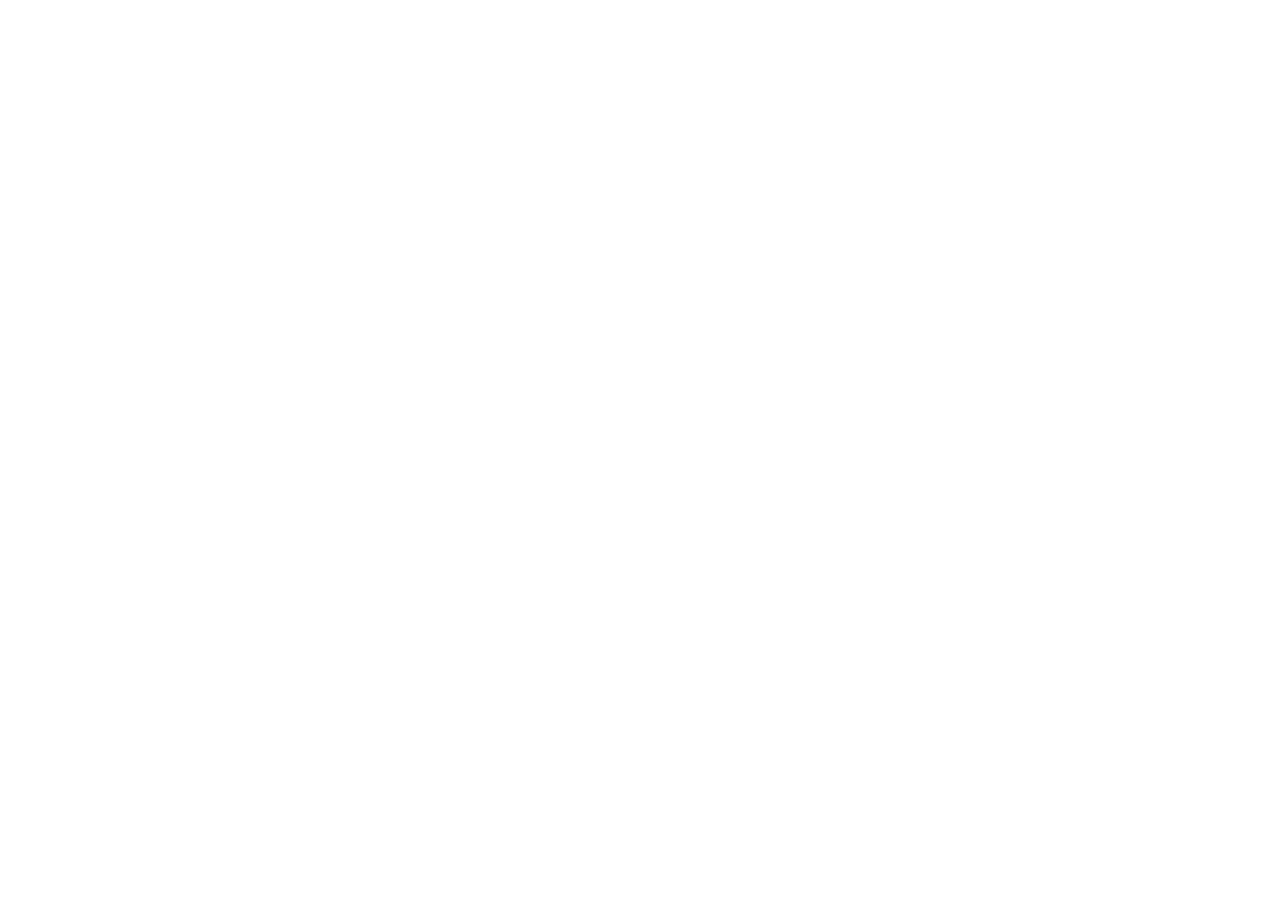
==== 52Hzのくじらたち.html @ 8a8fedab "上書き" ====
<!DOCTYPE html>
<html lang="ja">
<head>
    <meta charset="UTF-8">
    <meta name="viewport" content="width=device-width, initial-scale=1.0">
    <title>52Hzのくじらたち</title>
    <link rel="stylesheet" href="css/styl.css">
</head>
<body>
    <main style="margin-left: auto;
    margin-right: auto;
    width: 50em;">
    <img src="img/52Hzのくじらたち.jpg" alt="">
</main>
</body>
</html>
---- css/styl.css ----
@charset "utf-8";

body{
    margin: 0;
}
#header{
    max-width: 960px;
    display: flex;
    justify-content: space-between;
    align-items: center;
    height: 270px;
    margin:0 auto;
    padding: 0 4%;
    
}

#header li{
    font-size: 0.9rem;
    margin-left: 30px;
}

li{
    list-style: none;
}

#header li a{
    color: #24292e;
}

a{
    text-decoration: none;
}
#header ul{
    display: flex;
    padding: 10px 0;
}

#header li img.icon{
    width: 20px;
}
.site title{
    line-height: 1px;
}

.wrapper{
    max-width: 960px;
    margin: 0 auto 130px auto;
    font-size: 0.9rem;
    padding: 0 4%;
}


#mainvisual{
    margin-bottom: 80px;
}

#mainvisual img{
width: 100%;
max-width: 1920px;
height: 420px;
object-fit: cover;
}

.sec-title{
    font-size: 1.5rem;
    text-align: center;
    margin-bottom: 65px;
}
#about img {
    width: 100px;
    height: 100px;
    border-radius: 50%;
    margin-right: 100px;
}
#about .content {
    display: flex;
    justify-content: center;
    align-items: center;
}
#about li:first-child{
    margin-bottom: 30px;
}

#about p {
    text-align: justify;
    margin: 0 200px;
}

#about ul{
    margin-bottom: 30px;
    padding: 0;
}

#works ul{
    display: flex;
    justify-content: space-between;
    flex-wrap: wrap;
    margin-bottom: 50px;
    padding: 0;

}

#works li{
    width: 31%;
    margin-bottom: 23px;
}

.readmore {
    font-size: 0.875rem;
    text-align: center;
}
.readmore a {
    padding-bottom: 1px;
    color: #333;
    position: relative;
}

readmore a::after {
    content: '';
    position: absolute;
    height: 1px;
    width: 100%;
    left: 0;
    bottom: 0;
    background: #333;
    transition: all 200ms ease;
}

img{
    max-width: 100%;

}

#skil dl{
display: flex;
flex-wrap: wrap;
border-top: solid 1px #c8c8c8;
margin-bottom: 20px;
}

#skil dt{
    width: 20%;
    border-bottom: solid 1px #c8c8c8;
    padding: 15px;
}

#skil dd{
    width: 72%;
    border-bottom: solid 1px #c8c8c8;
    padding: 15px;
    margin: 0%;
}


#footer{
    background-color: #24292e;
    color: #fff;
    font-size: 0.5rem;
    padding: 10px 20px;
    text-align: center;
}

p{
    margin: 0;
}
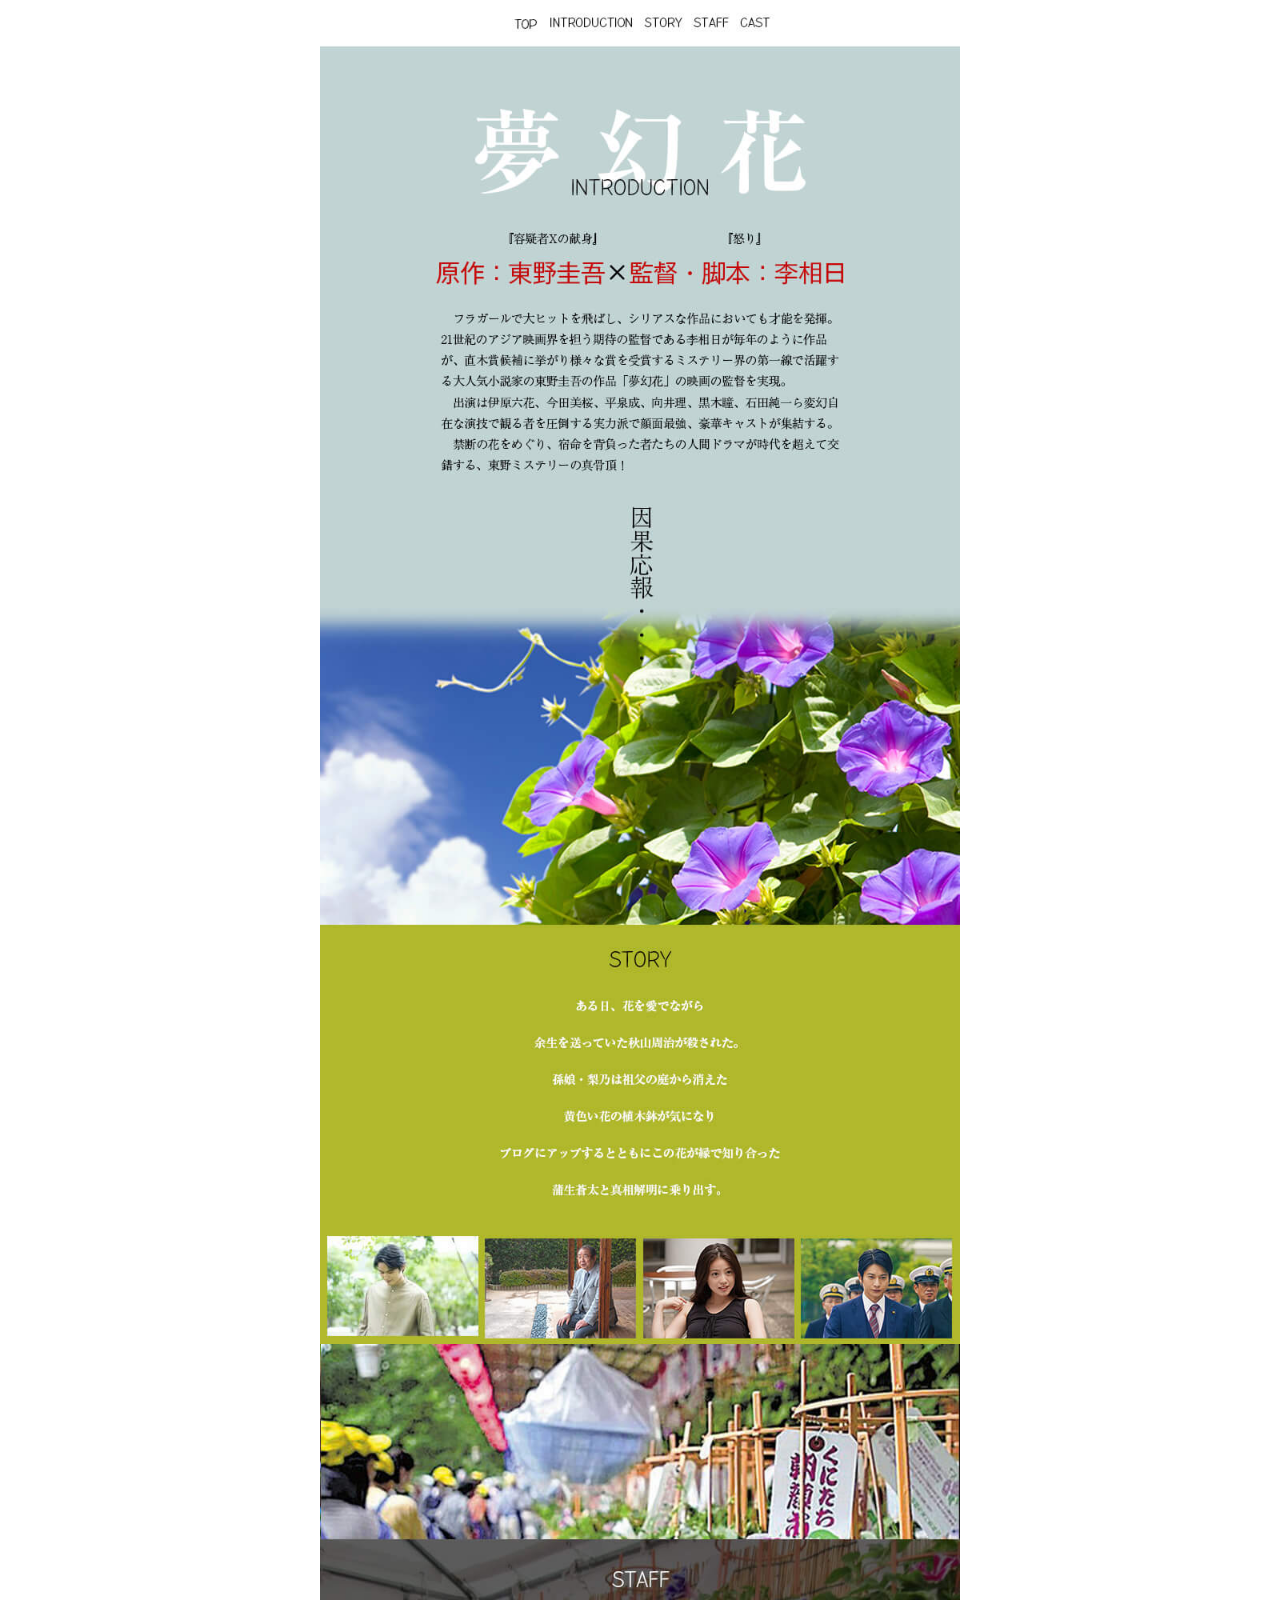
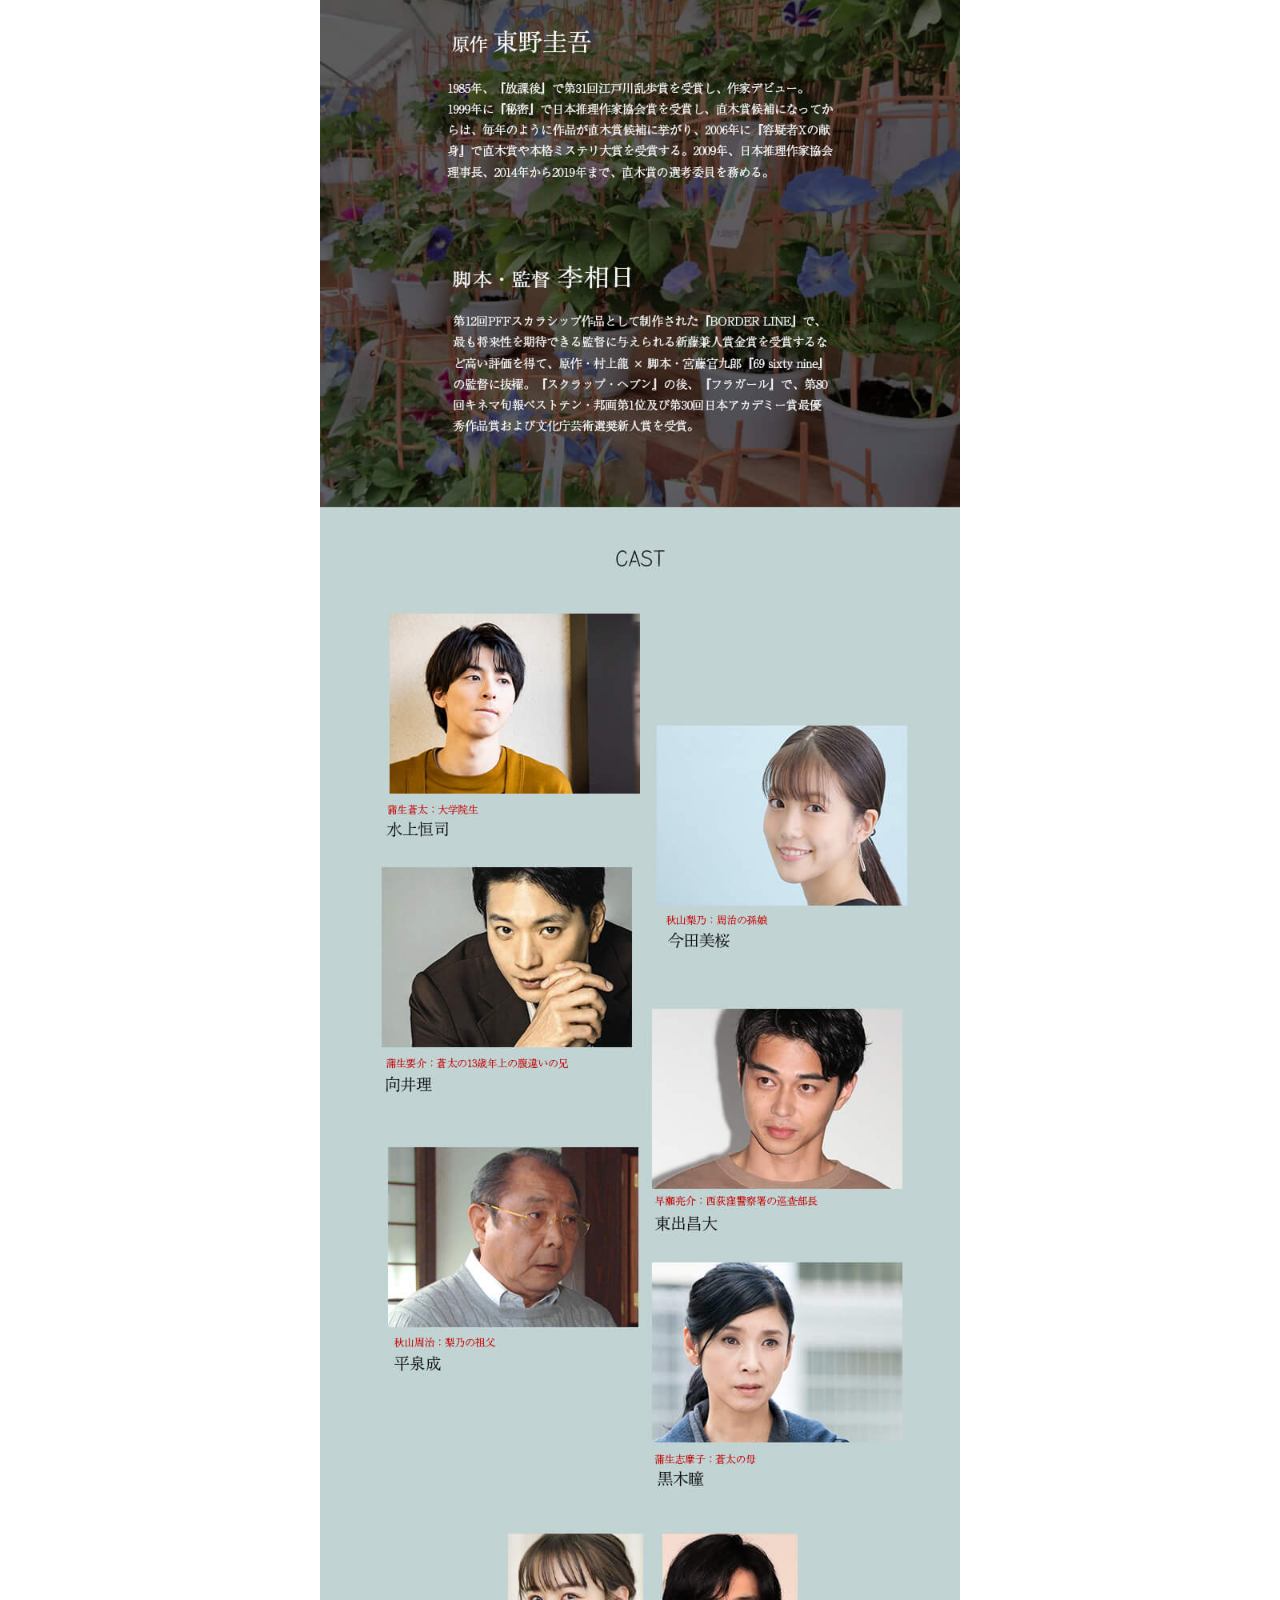
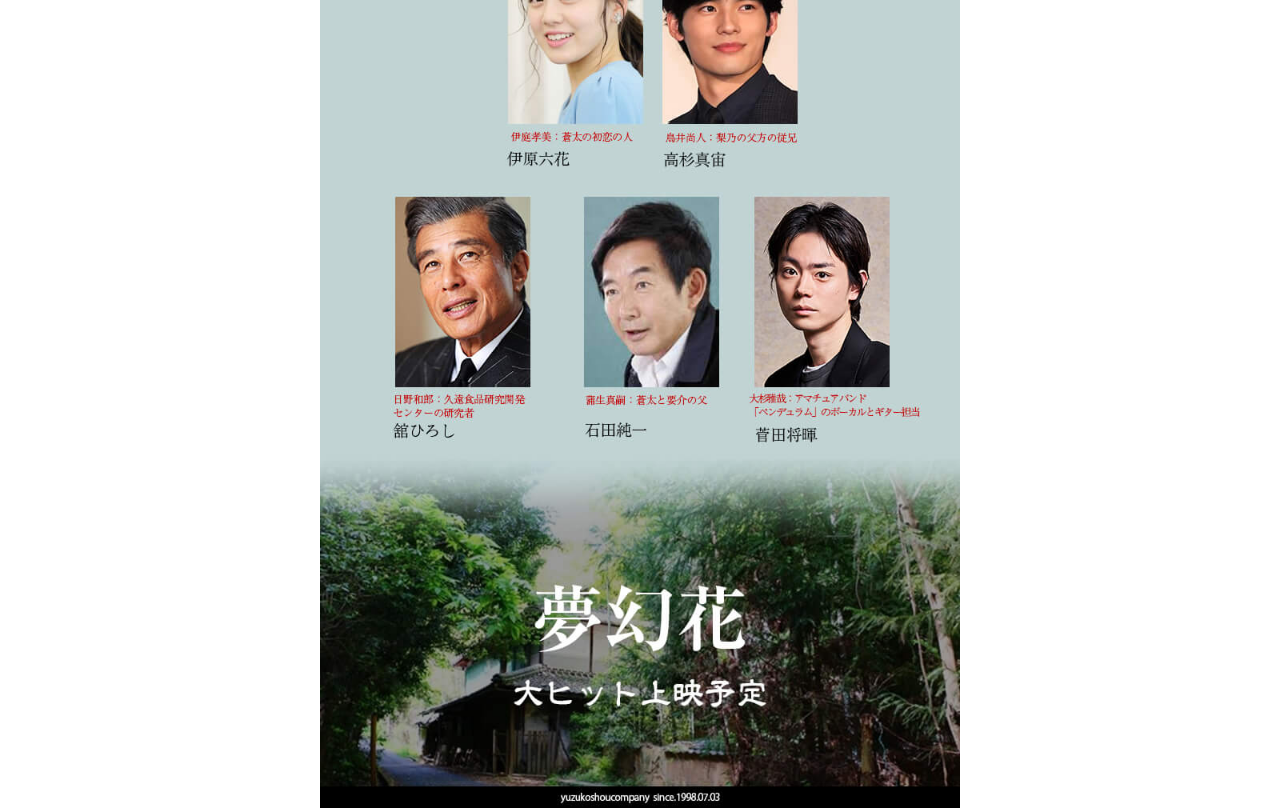
==== commit 90979a78: "修正" ====
--- a/52Hzのくじらたち.html
+++ b/52Hzのくじらたち.html
@@ -3,14 +3,14 @@
 <head>
     <meta charset="UTF-8">
     <meta name="viewport" content="width=device-width, initial-scale=1.0">
-    <title>52Hzのくじらたち</title>
+    <title>夢幻花</title>
     <link rel="stylesheet" href="css/styl.css">
 </head>
 <body>
     <main style="margin-left: auto;
     margin-right: auto;
-    width: 50em;">
-    <img src="img/52Hzのくじらたち.jpg" alt="">
-</main>
+    width: 50%;">
+        <img src="img/夢幻花.jpg" alt="">
+    </main>
 </body>
 </html>--- a/css/styl.css
+++ b/css/styl.css
@@ -8,7 +8,7 @@
     display: flex;
     justify-content: space-between;
     align-items: center;
-    height: 270px;
+    height: auto;
     margin:0 auto;
     padding: 0 4%;
     
@@ -83,7 +83,7 @@
 
 #about p {
     text-align: justify;
-    margin: 0 200px;
+    margin: auto;
 }
 
 #about ul{
@@ -164,3 +164,4 @@
     margin: 0;
 }
 
+
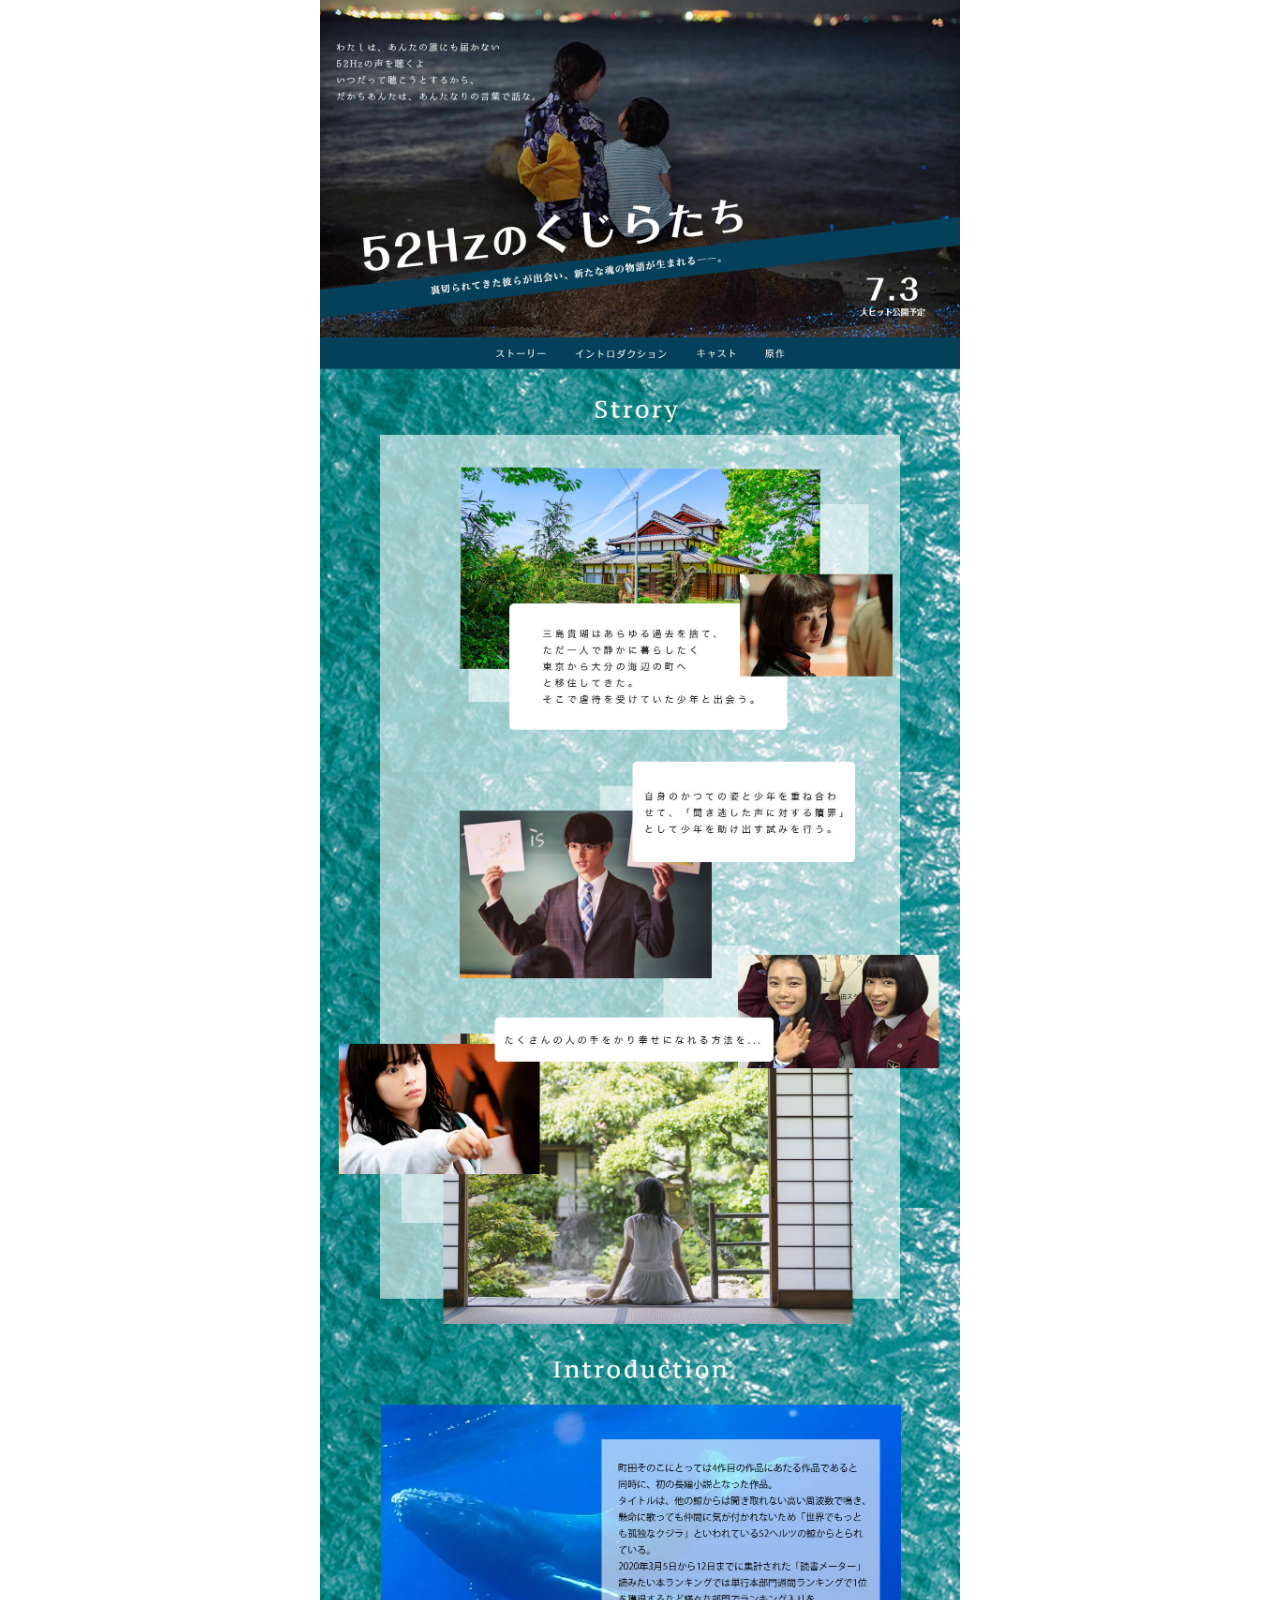
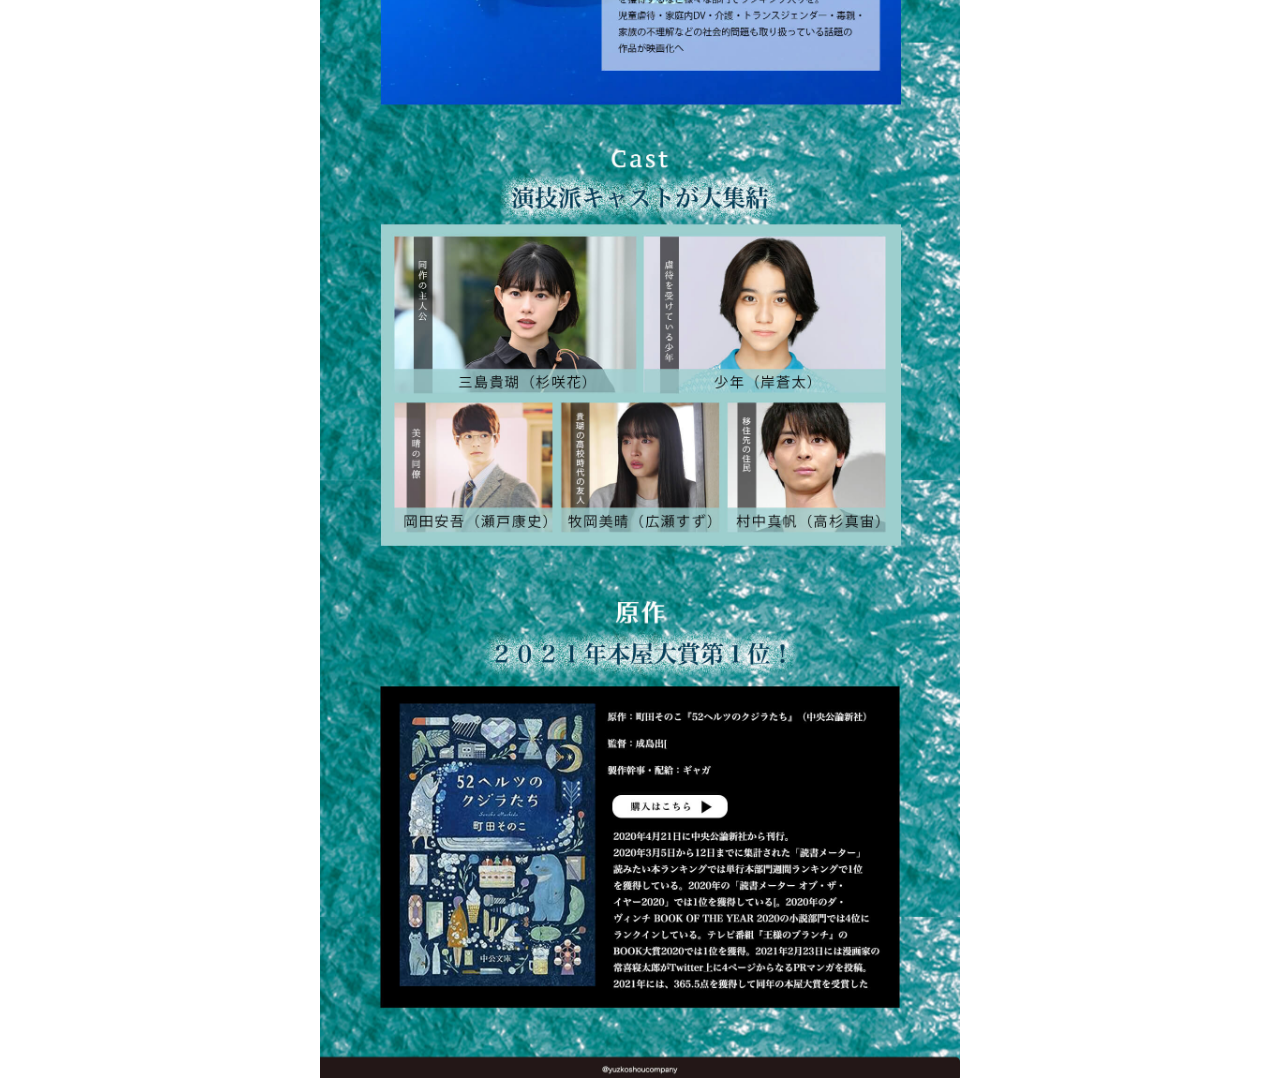
==== commit 5b14cc2e: "修正" ====
--- a/52Hzのくじらたち.html
+++ b/52Hzのくじらたち.html
@@ -3,14 +3,14 @@
 <head>
     <meta charset="UTF-8">
     <meta name="viewport" content="width=device-width, initial-scale=1.0">
-    <title>夢幻花</title>
+    <title>52Hzのくじらたち</title>
     <link rel="stylesheet" href="css/styl.css">
 </head>
 <body>
     <main style="margin-left: auto;
     margin-right: auto;
     width: 50%;">
-        <img src="img/夢幻花.jpg" alt="">
-    </main>
+    <img src="img/52Hzのくじらたち.jpg" alt="">
+</main>
 </body>
 </html>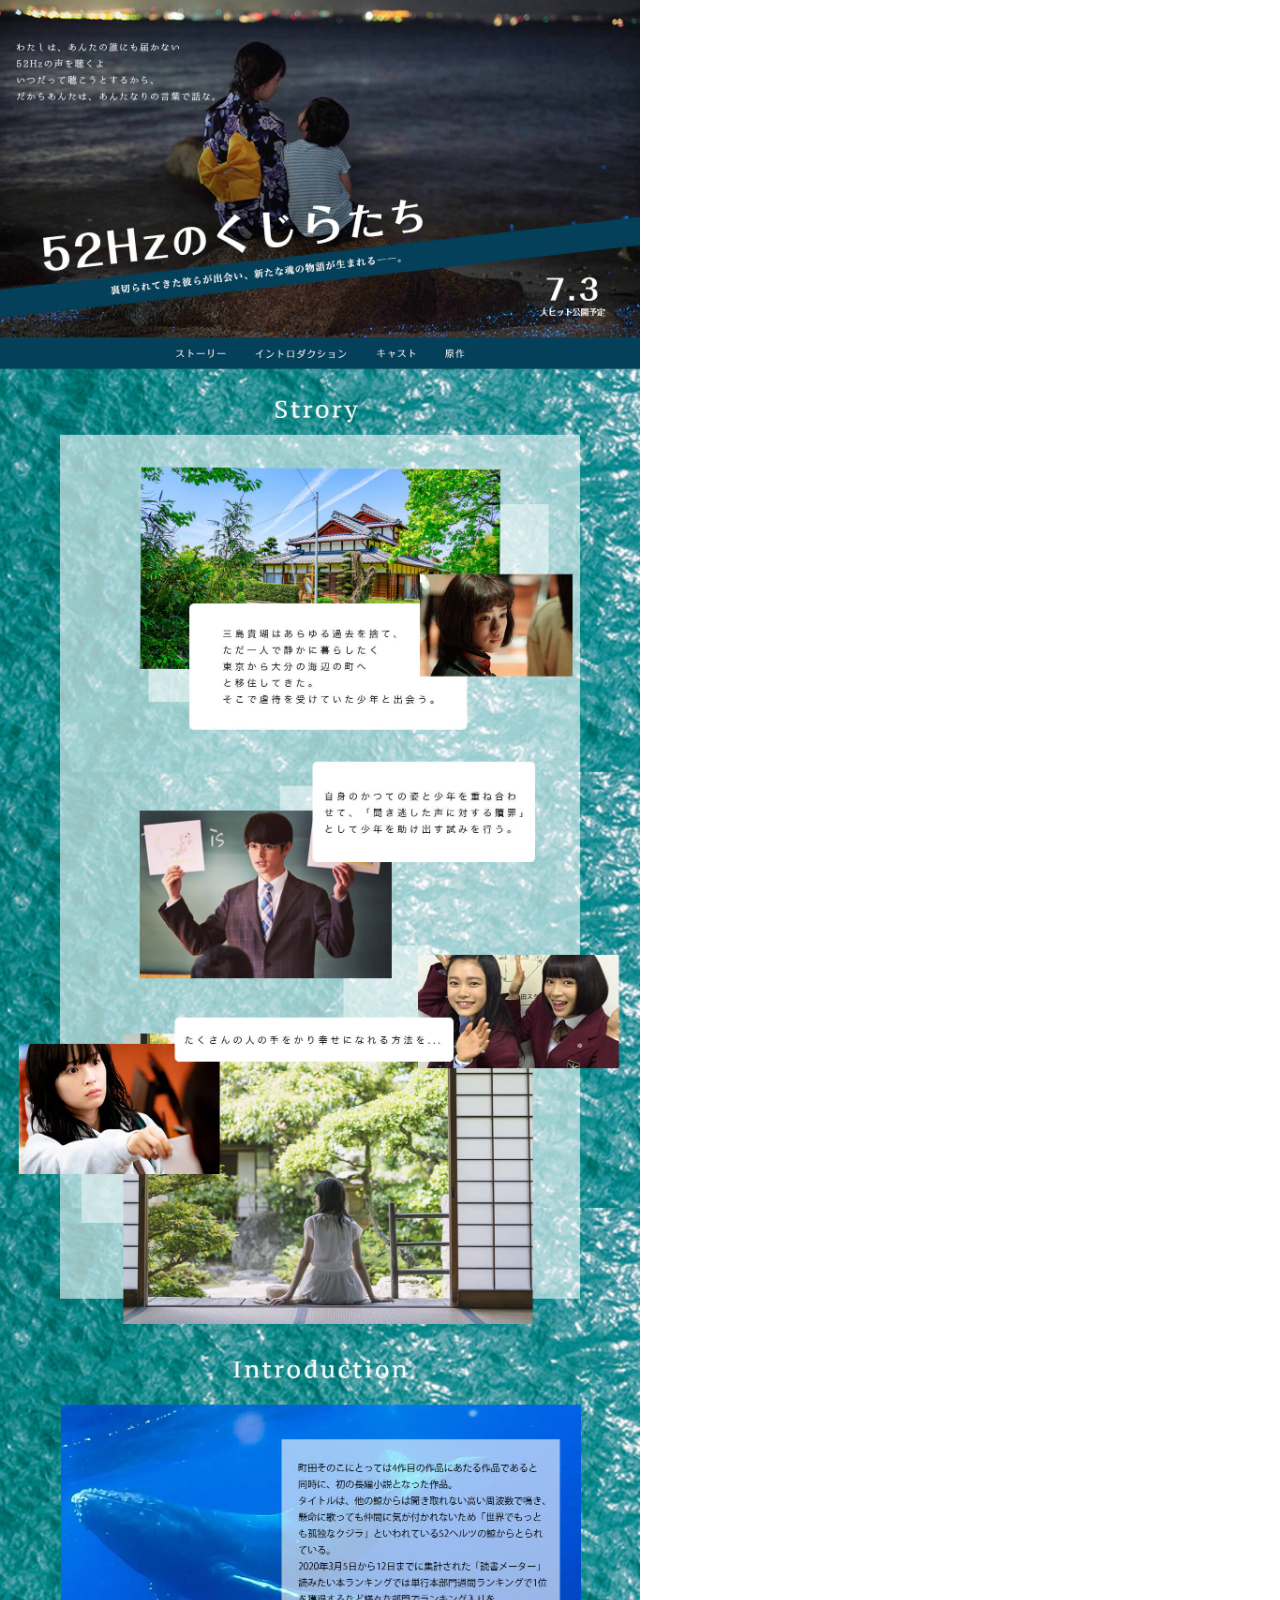
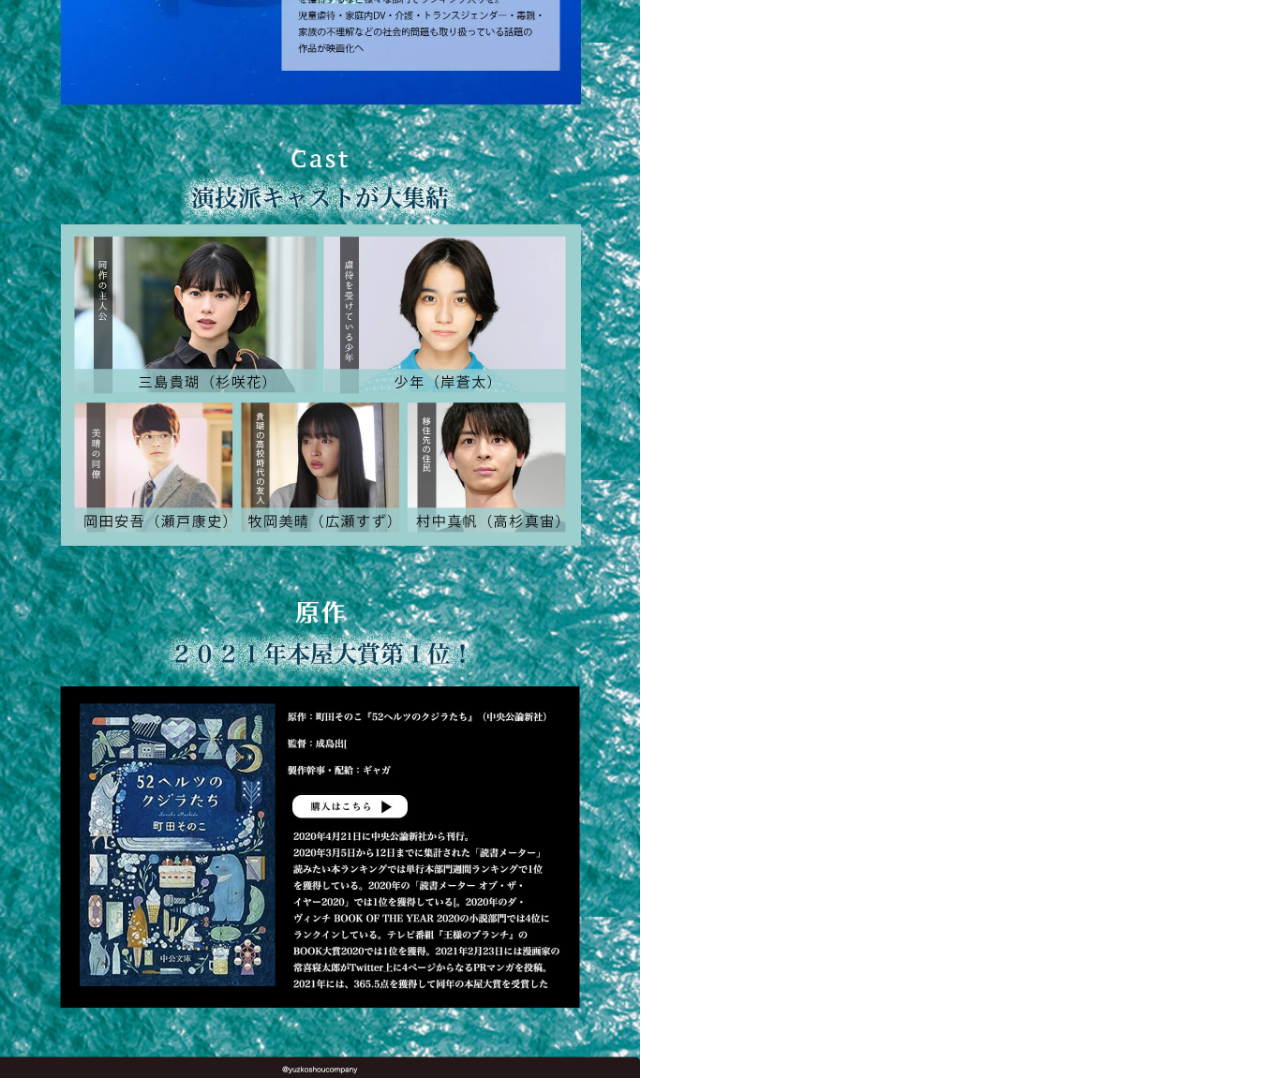
==== commit 7b9ae4b8: "修正" ====
--- a/52Hzのくじらたち.html
+++ b/52Hzのくじらたち.html
@@ -7,7 +7,7 @@
     <link rel="stylesheet" href="css/styl.css">
 </head>
 <body>
-    <main style="margin-left: auto;
+    <main style="margin-left: 0;
     margin-right: auto;
     width: 50%;">
     <img src="img/52Hzのくじらたち.jpg" alt="">
